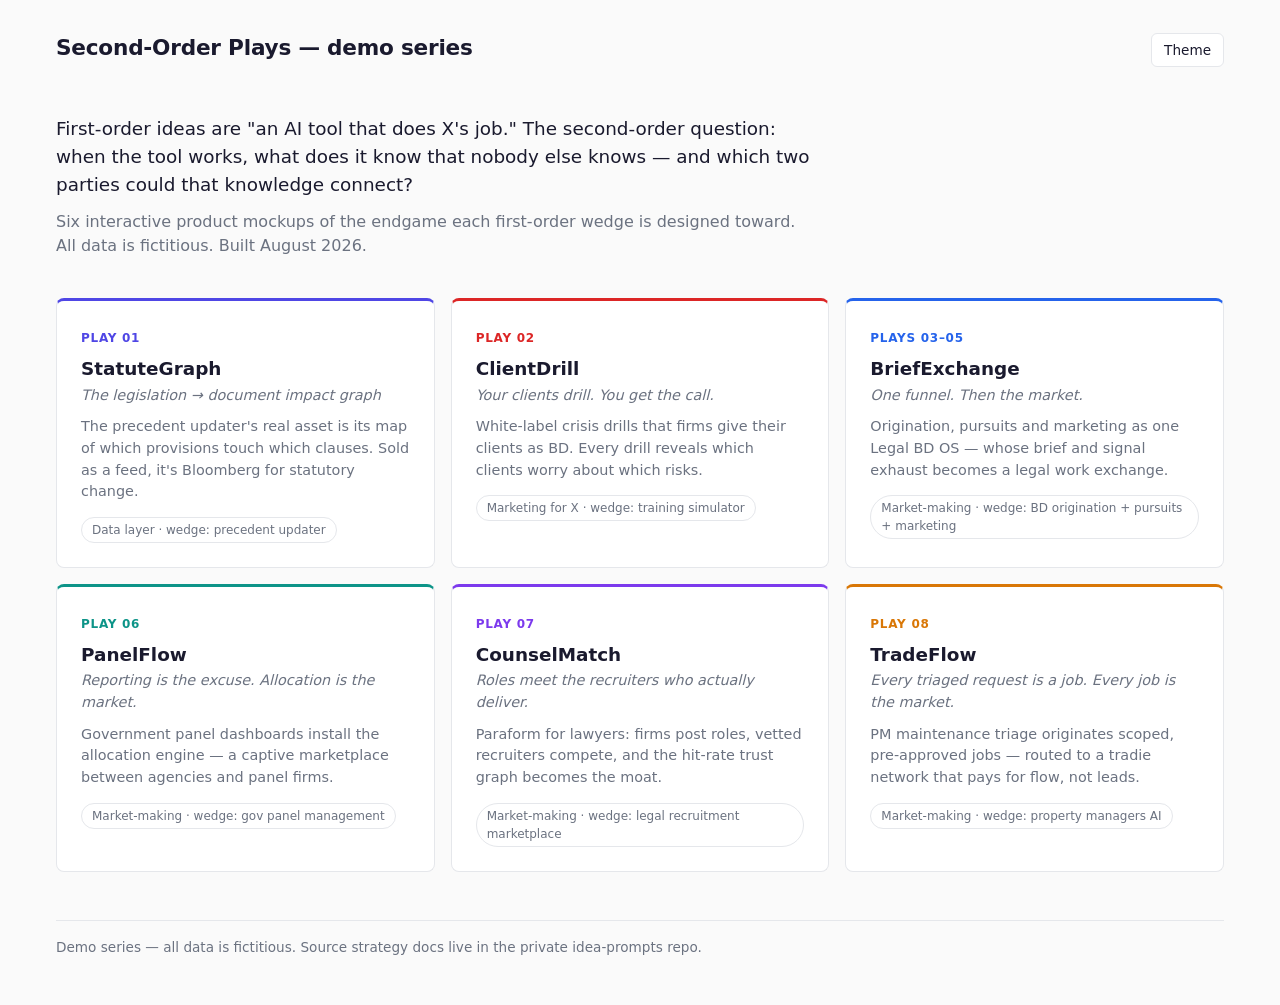
==== index.html @ d61f5e53 "Second-order plays demo series: six interactive product mockups StatuteGraph, ClientDrill, BriefExch" ====
<!DOCTYPE html>
<html lang="en">
<head>
<meta charset="UTF-8">
<meta name="viewport" content="width=device-width, initial-scale=1.0">
<title>Second-Order Plays — Demo Series</title>
<style>
  :root {
    --bg: #fafafa; --surface: #ffffff; --text: #1a1a2e; --muted: #6b7280; --border: #e5e7eb;
    --c1: #4f46e5; --c2: #dc2626; --c3: #2563eb; --c6: #0d9488; --c7: #7c3aed; --c8: #d97706;
  }
  [data-theme="dark"] {
    --bg: #111318; --surface: #1b1e26; --text: #e8eaf0; --muted: #9aa1ad; --border: #2a2f3a;
    --c1: #818cf8; --c2: #f87171; --c3: #60a5fa; --c6: #2dd4bf; --c7: #a78bfa; --c8: #fbbf24;
  }
  * { margin: 0; padding: 0; box-sizing: border-box; }
  body {
    font-family: system-ui, -apple-system, "Segoe UI", Roboto, sans-serif;
    background: var(--bg); color: var(--text); line-height: 1.5; font-size: 16px;
    min-height: 100vh;
  }
  .wrap { max-width: 1200px; margin: 0 auto; padding: 24px 16px 48px; }
  header.top { display: flex; justify-content: space-between; align-items: baseline; gap: 16px; padding: 8px 0 32px; }
  header.top h1 { font-size: 1.35rem; letter-spacing: -0.01em; }
  #themeToggle {
    background: var(--surface); color: var(--text); border: 1px solid var(--border);
    border-radius: 6px; padding: 6px 12px; cursor: pointer; font: inherit; font-size: 0.85rem;
  }
  #themeToggle:focus-visible { outline: 2px solid var(--c3); outline-offset: 2px; }
  .hero { max-width: 760px; margin-bottom: 40px; }
  .hero p { color: var(--muted); margin-top: 12px; }
  .hero .thesis { color: var(--text); font-size: 1.15rem; font-weight: 500; margin-top: 16px; }
  .grid { display: grid; grid-template-columns: repeat(auto-fill, minmax(320px, 1fr)); gap: 16px; }
  .card {
    display: block; background: var(--surface); border: 1px solid var(--border); border-radius: 8px;
    padding: 24px; text-decoration: none; color: inherit; border-top: 3px solid var(--accent);
    transition: transform 0.15s ease, box-shadow 0.15s ease;
  }
  .card:hover { transform: translateY(-2px); box-shadow: 0 6px 20px rgba(0,0,0,0.08); }
  .card:focus-visible { outline: 2px solid var(--accent); outline-offset: 2px; }
  .card .num { font-size: 0.75rem; font-weight: 600; color: var(--accent); text-transform: uppercase; letter-spacing: 0.06em; }
  .card h2 { font-size: 1.15rem; margin: 6px 0 2px; }
  .card .tag { font-style: italic; color: var(--muted); font-size: 0.9rem; margin-bottom: 10px; }
  .card p { color: var(--muted); font-size: 0.9rem; }
  .card .lens { display: inline-block; margin-top: 14px; font-size: 0.75rem; border: 1px solid var(--border); border-radius: 999px; padding: 3px 10px; color: var(--muted); }
  footer { margin-top: 48px; padding-top: 16px; border-top: 1px solid var(--border); color: var(--muted); font-size: 0.85rem; }
  @media (prefers-reduced-motion: reduce) { .card { transition: none; } }
</style>
</head>
<body>
<div class="wrap">
  <header class="top">
    <h1>Second-Order Plays — demo series</h1>
    <button id="themeToggle" aria-label="Toggle colour theme">Theme</button>
  </header>

  <section class="hero">
    <p class="thesis">First-order ideas are "an AI tool that does X's job." The second-order question: when the tool works, what does it know that nobody else knows — and which two parties could that knowledge connect?</p>
    <p>Six interactive product mockups of the endgame each first-order wedge is designed toward. All data is fictitious. Built August 2026.</p>
  </section>

  <nav class="grid" aria-label="Demo sites">
    <a class="card" href="statutegraph/index.html" style="--accent: var(--c1)">
      <span class="num">Play 01</span>
      <h2>StatuteGraph</h2>
      <p class="tag">The legislation → document impact graph</p>
      <p>The precedent updater's real asset is its map of which provisions touch which clauses. Sold as a feed, it's Bloomberg for statutory change.</p>
      <span class="lens">Data layer · wedge: precedent updater</span>
    </a>
    <a class="card" href="clientdrill/index.html" style="--accent: var(--c2)">
      <span class="num">Play 02</span>
      <h2>ClientDrill</h2>
      <p class="tag">Your clients drill. You get the call.</p>
      <p>White-label crisis drills that firms give their clients as BD. Every drill reveals which clients worry about which risks.</p>
      <span class="lens">Marketing for X · wedge: training simulator</span>
    </a>
    <a class="card" href="briefexchange/index.html" style="--accent: var(--c3)">
      <span class="num">Plays 03–05</span>
      <h2>BriefExchange</h2>
      <p class="tag">One funnel. Then the market.</p>
      <p>Origination, pursuits and marketing as one Legal BD OS — whose brief and signal exhaust becomes a legal work exchange.</p>
      <span class="lens">Market-making · wedge: BD origination + pursuits + marketing</span>
    </a>
    <a class="card" href="panelflow/index.html" style="--accent: var(--c6)">
      <span class="num">Play 06</span>
      <h2>PanelFlow</h2>
      <p class="tag">Reporting is the excuse. Allocation is the market.</p>
      <p>Government panel dashboards install the allocation engine — a captive marketplace between agencies and panel firms.</p>
      <span class="lens">Market-making · wedge: gov panel management</span>
    </a>
    <a class="card" href="counselmatch/index.html" style="--accent: var(--c7)">
      <span class="num">Play 07</span>
      <h2>CounselMatch</h2>
      <p class="tag">Roles meet the recruiters who actually deliver.</p>
      <p>Paraform for lawyers: firms post roles, vetted recruiters compete, and the hit-rate trust graph becomes the moat.</p>
      <span class="lens">Market-making · wedge: legal recruitment marketplace</span>
    </a>
    <a class="card" href="tradeflow/index.html" style="--accent: var(--c8)">
      <span class="num">Play 08</span>
      <h2>TradeFlow</h2>
      <p class="tag">Every triaged request is a job. Every job is the market.</p>
      <p>PM maintenance triage originates scoped, pre-approved jobs — routed to a tradie network that pays for flow, not leads.</p>
      <span class="lens">Market-making · wedge: property managers AI</span>
    </a>
  </nav>

  <footer>
    Demo series — all data is fictitious. Source strategy docs live in the private idea-prompts repo.
  </footer>
</div>
<script>
  (function () {
    var root = document.documentElement;
    var stored = null;
    try { stored = localStorage.getItem("so-theme"); } catch (e) {}
    var prefersDark = window.matchMedia("(prefers-color-scheme: dark)").matches;
    var theme = stored || (prefersDark ? "dark" : "light");
    apply(theme);
    document.getElementById("themeToggle").addEventListener("click", function () {
      theme = theme === "dark" ? "light" : "dark";
      apply(theme);
      try { localStorage.setItem("so-theme", theme); } catch (e) {}
    });
    function apply(t) {
      if (t === "dark") { root.setAttribute("data-theme", "dark"); }
      else { root.removeAttribute("data-theme"); }
    }
  })();
</script>
</body>
</html>
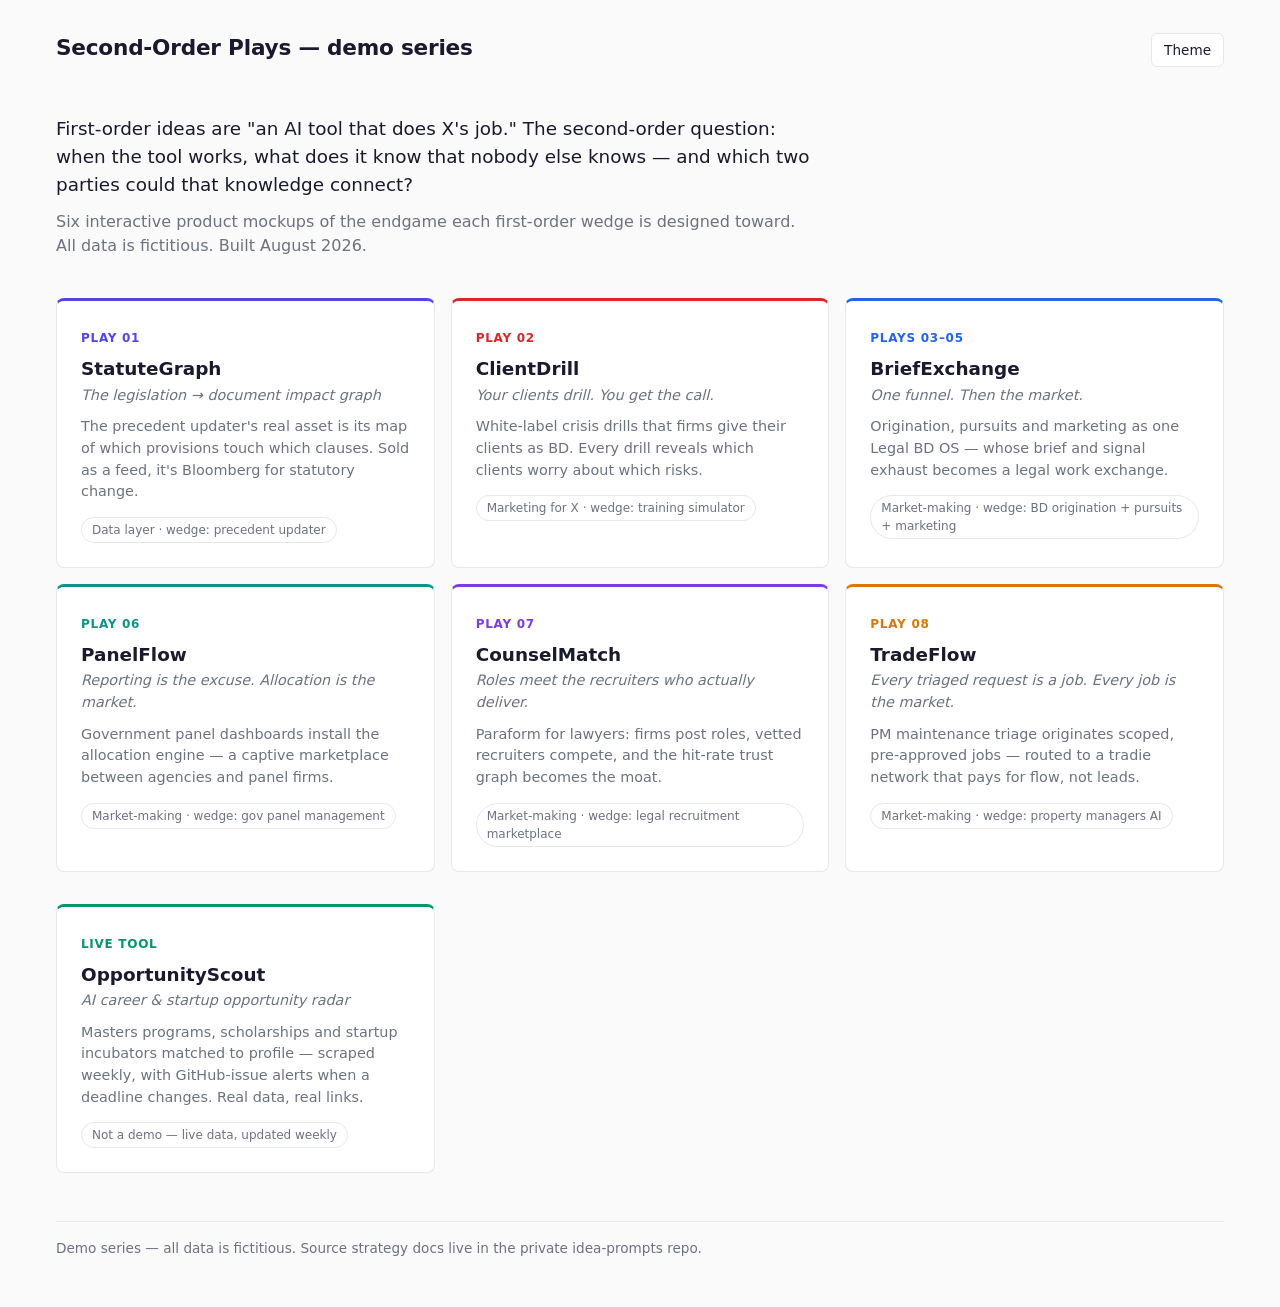
==== commit f5cf6657: "Add OpportunityScout: opportunity radar with weekly scraper and live dashboard - scout/opportunities" ====
--- a/index.html
+++ b/index.html
@@ -104,6 +104,18 @@
     </a>
   </nav>
 
+  <section style="margin-top: 32px;">
+    <nav class="grid" aria-label="Live tools">
+      <a class="card" href="opportunityscout/index.html" style="--accent: #059669">
+        <span class="num">Live tool</span>
+        <h2>OpportunityScout</h2>
+        <p class="tag">AI career &amp; startup opportunity radar</p>
+        <p>Masters programs, scholarships and startup incubators matched to profile — scraped weekly, with GitHub-issue alerts when a deadline changes. Real data, real links.</p>
+        <span class="lens">Not a demo — live data, updated weekly</span>
+      </a>
+    </nav>
+  </section>
+
   <footer>
     Demo series — all data is fictitious. Source strategy docs live in the private idea-prompts repo.
   </footer>
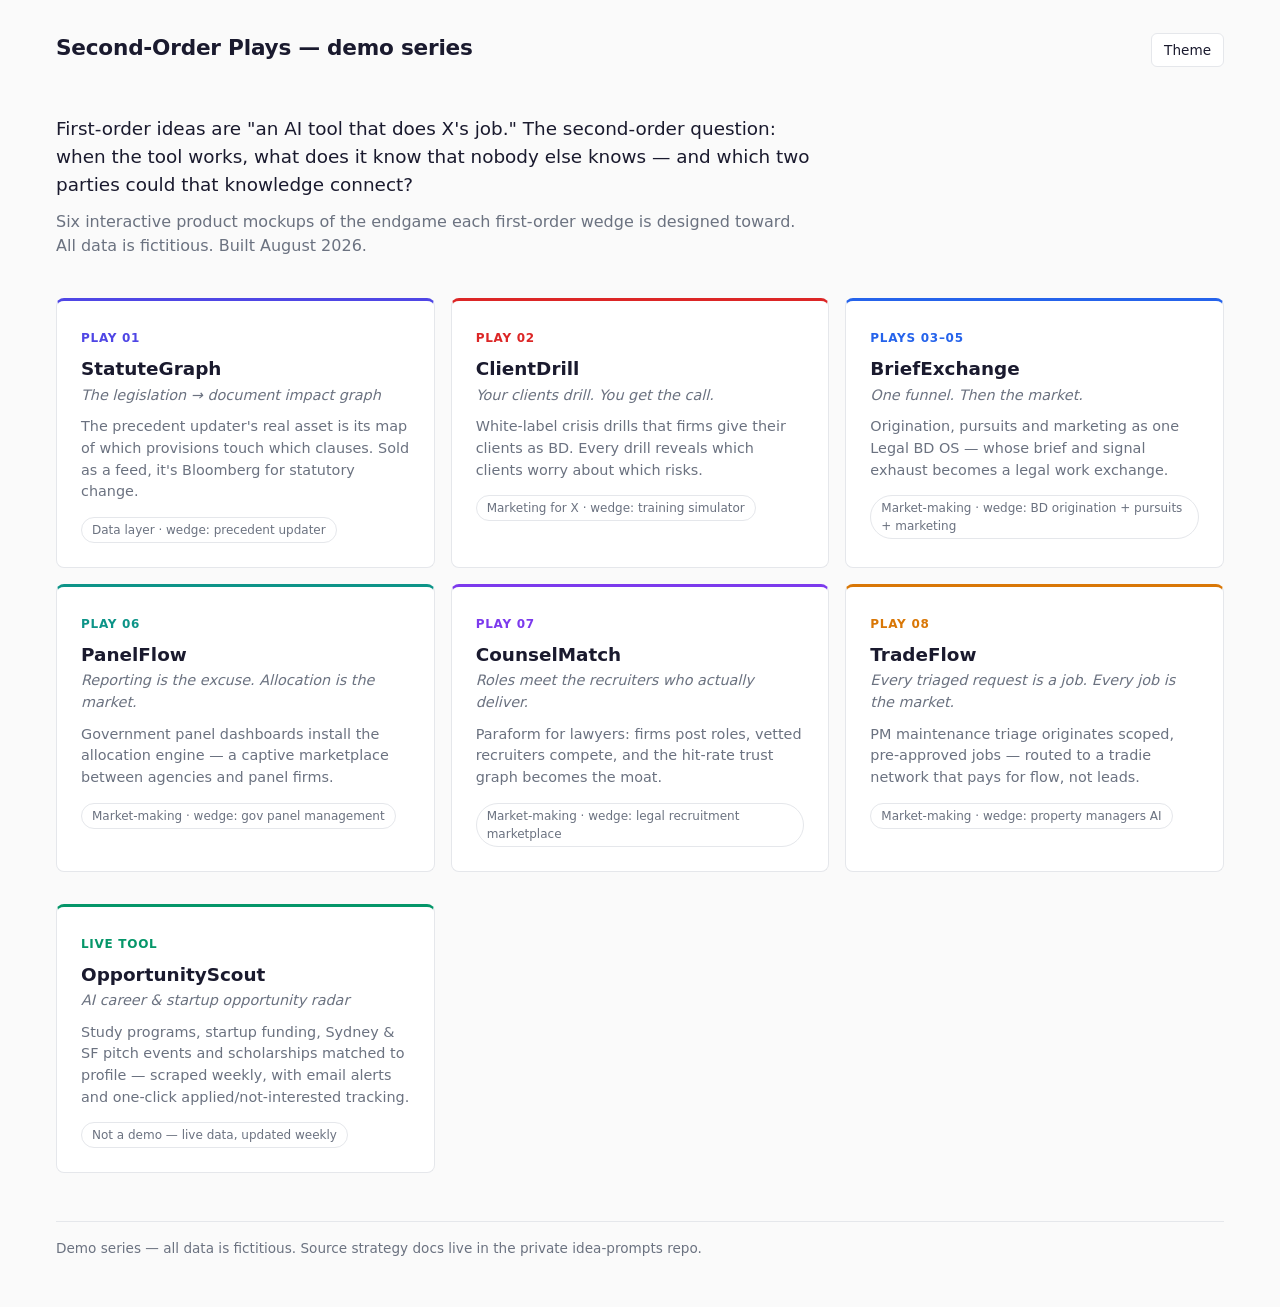
==== commit 10b38428: "Restructure OpportunityScout: 5 categories, tight copy, applied/hide feedback loop - Catalog reorgan" ====
--- a/index.html
+++ b/index.html
@@ -110,7 +110,7 @@
         <span class="num">Live tool</span>
         <h2>OpportunityScout</h2>
         <p class="tag">AI career &amp; startup opportunity radar</p>
-        <p>Masters programs, scholarships and startup incubators matched to profile — scraped weekly, with GitHub-issue alerts when a deadline changes. Real data, real links.</p>
+        <p>Study programs, startup funding, Sydney &amp; SF pitch events and scholarships matched to profile — scraped weekly, with email alerts and one-click applied/not-interested tracking.</p>
         <span class="lens">Not a demo — live data, updated weekly</span>
       </a>
     </nav>
